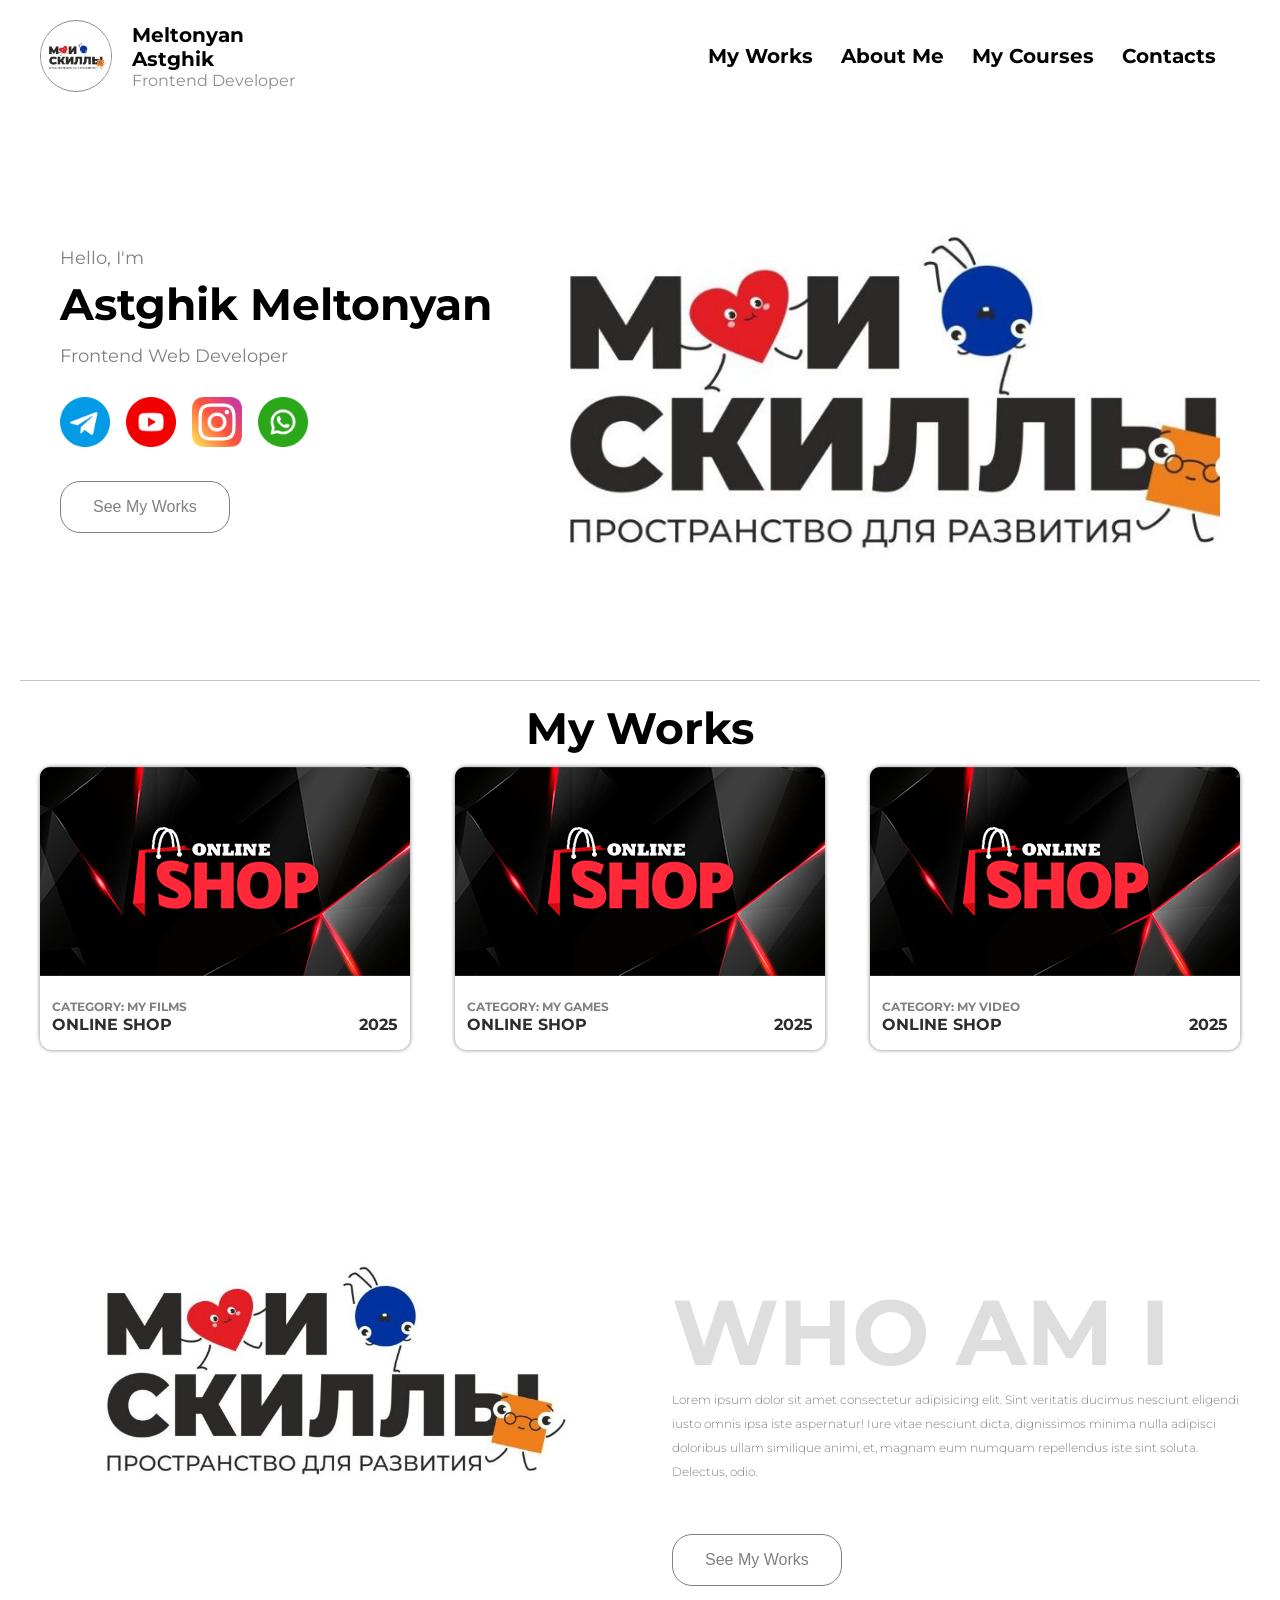
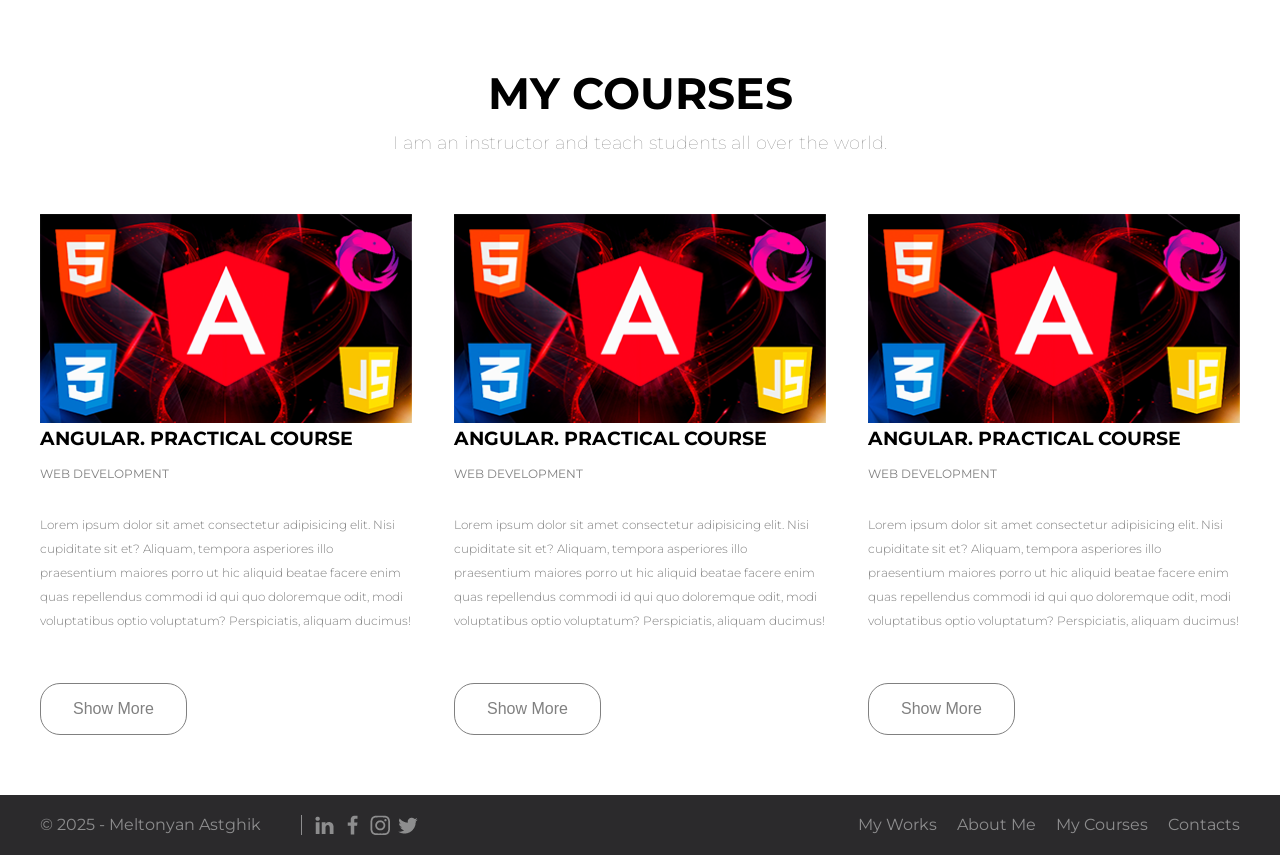
==== index.html @ 9b0b60d6 "index chenge" ====
<!DOCTYPE html>
<html lang="en">

<head>
    <meta charset="UTF-8">
    <meta name="viewport" content="width=device-width, initial-scale=1.0">
    <title>Meltonyan Astghik</title>
    <link rel="stylesheet" href="./CSS/style.css">
</head>

<body>
    <header class="header">
        <div class="container header_container">
            <div class="logo_blok">
                <img src="./logologo.jpg" alt="" class="image">
                <div>
                    <div class="name">Meltonyan </br> Astghik</div>
                    <div class="prof">Frontend Developer</div>
                </div>
            </div>
            <div>
                <a href="#my_works" class="header_link">My Works</a>
                <a href="#about_me" class="header_link">About Me</a>
                <a href="#courses" class="header_link">My Courses</a>
                <a href="#contacts" class="header_link">Contacts</a>
            </div>
        </div>
    </header>
    <main>
        <div class="container main_container">
            <div class="container_about">
                <div>
                    <div class="about">
                        <p class="text">Hello, I'm</p>
                        <h1 class="title">Astghik Meltonyan</h1>
                        <p class="text">Frontend Web Developer</p>
                    </div>
                    <div class="social">
                        <a href="https://t.me/astghikmeltonyan" class="social_link">
                            <img src="./social/telegram.png" alt="">
                        </a>
                        <a href="" class="social_link">
                            <img src="./social/youtube.png" alt="">
                        </a>
                        <a href="" class="social_link">
                            <img src="./social/insta.png" alt="">
                        </a>
                        <a href="" class="social_link">
                            <img src="./social/free-icon-whatsapp-4494494.png" alt="">
                        </a>
                    </div>
                    <button class="about_button">See My Works</button>
                </div>
            </div>
            <div class="container_about">
                <div class="my_img">
                    <!-- <img class="my_img" src="./1711916270944.jpg" alt=""> -->
                </div>
            </div>
        </div>
        <div class="container works_container" id="my_works">
            <h2 class="subtitle">My Works</h2>
            <ul class="works_list">
                <li class="works_item">
                    <a href="../4-ый проект/My list/my_films.html" target="_blank">
                        <img src="./image.png" alt="">
                        <div class="work_content">
                            <p class="work_text"><span>CATEGORY: MY FILMS</span> </br> ONLINE SHOP</p>
                            <p class="work_text">2025</p>
                        </div>
                    </a>
                </li>
                <li class="works_item">
                    <a href="../3-ый проект/index.html">
                        <img src="./image.png" alt="">
                        <div class="work_content">
                            <p class="work_text"><span>CATEGORY: MY GAMES</span> </br> ONLINE SHOP</p>
                            <p class="work_text">2025</p>
                        </div>
                    </a>
                </li>
                <li class="works_item">
                    <a href="http://rutube.ru/video/9de5ac38c553c286a87ead00737e61ec/">
                        <img src="./image.png" alt="">
                        <div class="work_content">
                            <p class="work_text"><span>CATEGORY: MY VIDEO</span> </br> ONLINE SHOP</p>
                            <p class="work_text">2025</p>
                        </div>
                    </a>
                </li>
            </ul>
        </div>
        <div class="container container_me" id="about_me">
            <div class="me_img">
                <img src="./logologo.jpg" alt="">
            </div>
            <div class="me_content">
                <!-- <h2 class="subtitle subtitle_me">
                    ABOUT ME
                </h2> -->
                <p class="text_me">WHO AM I</p>
                <p class="text_long">Lorem ipsum dolor sit amet consectetur adipisicing elit. Sint veritatis ducimus
                    nesciunt eligendi
                    iusto omnis ipsa iste aspernatur! Iure vitae nesciunt dicta, dignissimos minima nulla adipisci
                    doloribus ullam similique animi, et, magnam eum numquam repellendus iste sint soluta. Delectus,
                    odio.</p>
                <button class="about_button">See My Works</button>
            </div>
        </div>
        <div class="container container_courses" id="courses">
            <h2 class="subtitle">MY COURSES</h2>
            <p class="subtitle_text">I am an instructor and teach students all over the world.</p>
            <ul class="courses_list">
                <li class="courses_item">
                    <img src="./Angular_logo.png" alt="">
                    <h3>ANGULAR. PRACTICAL COURSE</h3>
                    <p class="courses_text">WEB DEVELOPMENT</p>
                    <p class="text_long">Lorem ipsum dolor sit amet consectetur adipisicing elit. Nisi cupiditate sit
                        et? Aliquam, tempora asperiores illo praesentium maiores porro ut hic aliquid beatae facere enim
                        quas repellendus commodi id qui quo doloremque odit, modi voluptatibus optio voluptatum?
                        Perspiciatis, aliquam ducimus!</p>
                    <button class="about_button">Show More</button>
                </li>
                <li class="courses_item">
                    <img src="./Angular_logo.png" alt="">
                    <h3>ANGULAR. PRACTICAL COURSE</h3>
                    <p class="courses_text">WEB DEVELOPMENT</p>
                    <p class="text_long">Lorem ipsum dolor sit amet consectetur adipisicing elit. Nisi cupiditate sit
                        et? Aliquam, tempora asperiores illo praesentium maiores porro ut hic aliquid beatae facere enim
                        quas repellendus commodi id qui quo doloremque odit, modi voluptatibus optio voluptatum?
                        Perspiciatis, aliquam ducimus!</p>
                    <button class="about_button">Show More</button>
                </li>
                <li class="courses_item">
                    <img src="./Angular_logo.png" alt="">
                    <h3>ANGULAR. PRACTICAL COURSE</h3>
                    <p class="courses_text">WEB DEVELOPMENT</p>
                    <p class="text_long">Lorem ipsum dolor sit amet consectetur adipisicing elit. Nisi cupiditate sit
                        et? Aliquam, tempora asperiores illo praesentium maiores porro ut hic aliquid beatae facere enim
                        quas repellendus commodi id qui quo doloremque odit, modi voluptatibus optio voluptatum?
                        Perspiciatis, aliquam ducimus!</p>
                    <button class="about_button">Show More</button>
                </li>
            </ul>
        </div>
    </main>
    <footer class="container_footer" id="contacts">
        <div class="container footer">
            <div class="footer_social">
                <p class="footer_text">&copy; 2025 - Meltonyan Astghik</p>
                <ul class="footer_list">
                    <li class="linkedin">
                        <a href="#"></a>
                    </li>
                    <li class="facebook">
                        <a href="#"></a>
                    </li>
                    <li class="instagram">
                        <a href="#"></a>
                    </li>
                    <li class="twitter">
                        <a href="#"></a>
                    </li>
                </ul>
            </div>
            <div class="footer_menu">
                <a href="#my_works">My Works</a>
                <a href="#about_me">About Me</a>
                <a href="#courses">My Courses</a>
                <a href="#contacts">Contacts</a>
            </div>
        </div>
    </footer>
</body>

</html>
---- CSS/style.css ----
@import url('https://fonts.googleapis.com/css2?family=Montserrat:ital,wght@0,100..900;1,100..900&display=swap');

* {
    margin: 0;
}

body {
    font-family: "Montserrat", sans-serif;
    font-optical-sizing: auto;
    font-style: normal;
}

ul {
    list-style: none;
    padding: 0;
}

img {
    width: 100%;
}

a {
    text-decoration: none;
    color: inherit;
}

.header {
    width: 100%;
    height: 100px;
    background: #fff;
}

.image {
    width: 70px;
    height: 70px;
    border-radius: 50%;
    border: 1px solid #8d8d8e;
    margin-right: 20px;
    object-fit: contain;
}

.name {
    font-size: 20px;
    font-weight: 700;
}

.container {
    width: 1200px;
    margin: 0 auto;
    padding: 20px;
}

.prof {
    color: #8d8d8e;
}

.container_about {
    padding: 20px;
}

.logo_blok {
    display: flex;
    align-items: center;
}

.header_container {
    display: flex;
    justify-content: space-between;
    align-items: center;
}

.header_link {
    margin-right: 24px;
    text-decoration: none;
    font-size: 20px;
    font-weight: 700;
    color: black;
}

.social_link {
    display: inline-block;
    width: 50px;
    height: 50px;
    margin-right: 12px;
}

.social_link:hover {
    transform: rotateX(25deg);
}

.about {
    margin-bottom: 30px;
}

.social {
    margin-bottom: 30px;
}

.about_button {
    padding: 16px 32px;
    background-color: transparent;
    border-radius: 20px;
    font-size: 16px;
    color: gray;
    border: 1px solid gray;
    cursor: pointer;
}

.about_button:hover {
    background-color: gray;
    color: white;
}

.text {
    font-size: 18px;
    color: gray;
    margin-bottom: 8px;
}

.title {
    font-size: 44px;
    margin-bottom: 14px;
}

.my_img {
    width: 650px;
    height: 500px;
    background-image: url("./../logologo.jpg");
    background-size: cover;
    background-position: center;
    background-repeat: no-repeat;
    border-radius: 30px;
}

.main_container {
    border-bottom: 1px solid rgb(200, 197, 197);
    display: flex;
    justify-content: space-between;
    align-items: center;
}

text:first-of-type {
    font-size: 32px;
}

.subtitle {
    text-align: center;
    font-size: 44px;
    margin-bottom: 12px;
}

.works_container {
    margin-bottom: 112px;
}

.works_list {
    padding-left: 0;
    display: flex;
    justify-content: space-between;
}

.works_item {
    border-radius: 12px;
    box-shadow: 0 0 4px gray;
    cursor: pointer;
}

.works_item:hover {
    box-shadow: 0 0 25px gray;
}


.work_content {
    display: flex;
    justify-content: space-between;
    align-items: flex-end;
    padding: 16px 12px;
}

span {
    font-size: 12px;
    color: gray;
}

.work_text {
    font-size: 16px;
    font-weight: bold;
    color: #2b2f2c;
}

.container_me {
    display: flex;
    justify-content: space-between;
    margin-bottom: 40px;
}

.me_img {
    width: 49%;
    margin-right: 64px;
}

.me_content {
    width: 49%;
    padding-top: 74px;
    text-align: start;
}

.subtitle_me {
    text-align: start;
}

.text_me {
    font-size: 92px;
    font-weight: bold;
    color: #dedede;
}

.text_long {
    font-size: 12px;
    font-weight: 300;
    color: gray;
    line-height: 24px;
    margin-bottom: 50px;
}

.container_courses {
    margin-bottom: 40px;
}

.courses_list {
    display: flex;
    justify-content: space-between;
    padding-left: 0;
}

.courses_item {
    width: 31%;
}

.subtitle_text {
    font-size: 18px;
    font-weight: lighter;
    color: gray;
    text-align: center;
    margin-bottom: 60px;
}

.courses_text {
    margin-bottom: 32px;
    font-size: 12px;
    color: gray;
}

h3 {
    margin-bottom: 16px;
}

.container_footer {
    background-color: #2b2a2c;
    color: #8d8d8e;
}

.footer_social {
    display: flex;
}

.footer_list {
    display: flex;
    padding-left: 12px;
}

.footer_text {
    border-right: 1px solid #8d8d8e;
    padding-right: 40px;
}

.linkedin,
.facebook,
.instagram,
.twitter {
    margin-right: 8px;
    width: 20px;
    height: 20px;
    background-repeat: no-repeat;
    background-position: center;
    color: #8d8d8e;
}

.linkedin {
    background-image: url('../social/linkedin_icon.png');
}

.facebook {
    background-image: url('../social/facebook_icon.png');
}

.instagram {
    background-image: url('../social/instagram_icon.png');
}

.twitter {
    background-image: url('../social/twitter_icon.png');
}

.footer {
    display: flex;
    justify-content: space-between;
}

.footer_menu a:not(:last-child) {
    margin-right: 16px;
}

@media (max-width: 780px) {
   .main_container {
    flex-direction: column;
   }

   .container {
    max-width: 780px;
   }

   .works_list {
    flex-direction: column;
    align-items: center;
   }
    .works_item {
        width: 80%;
        margin-bottom: 12px;
    }
}
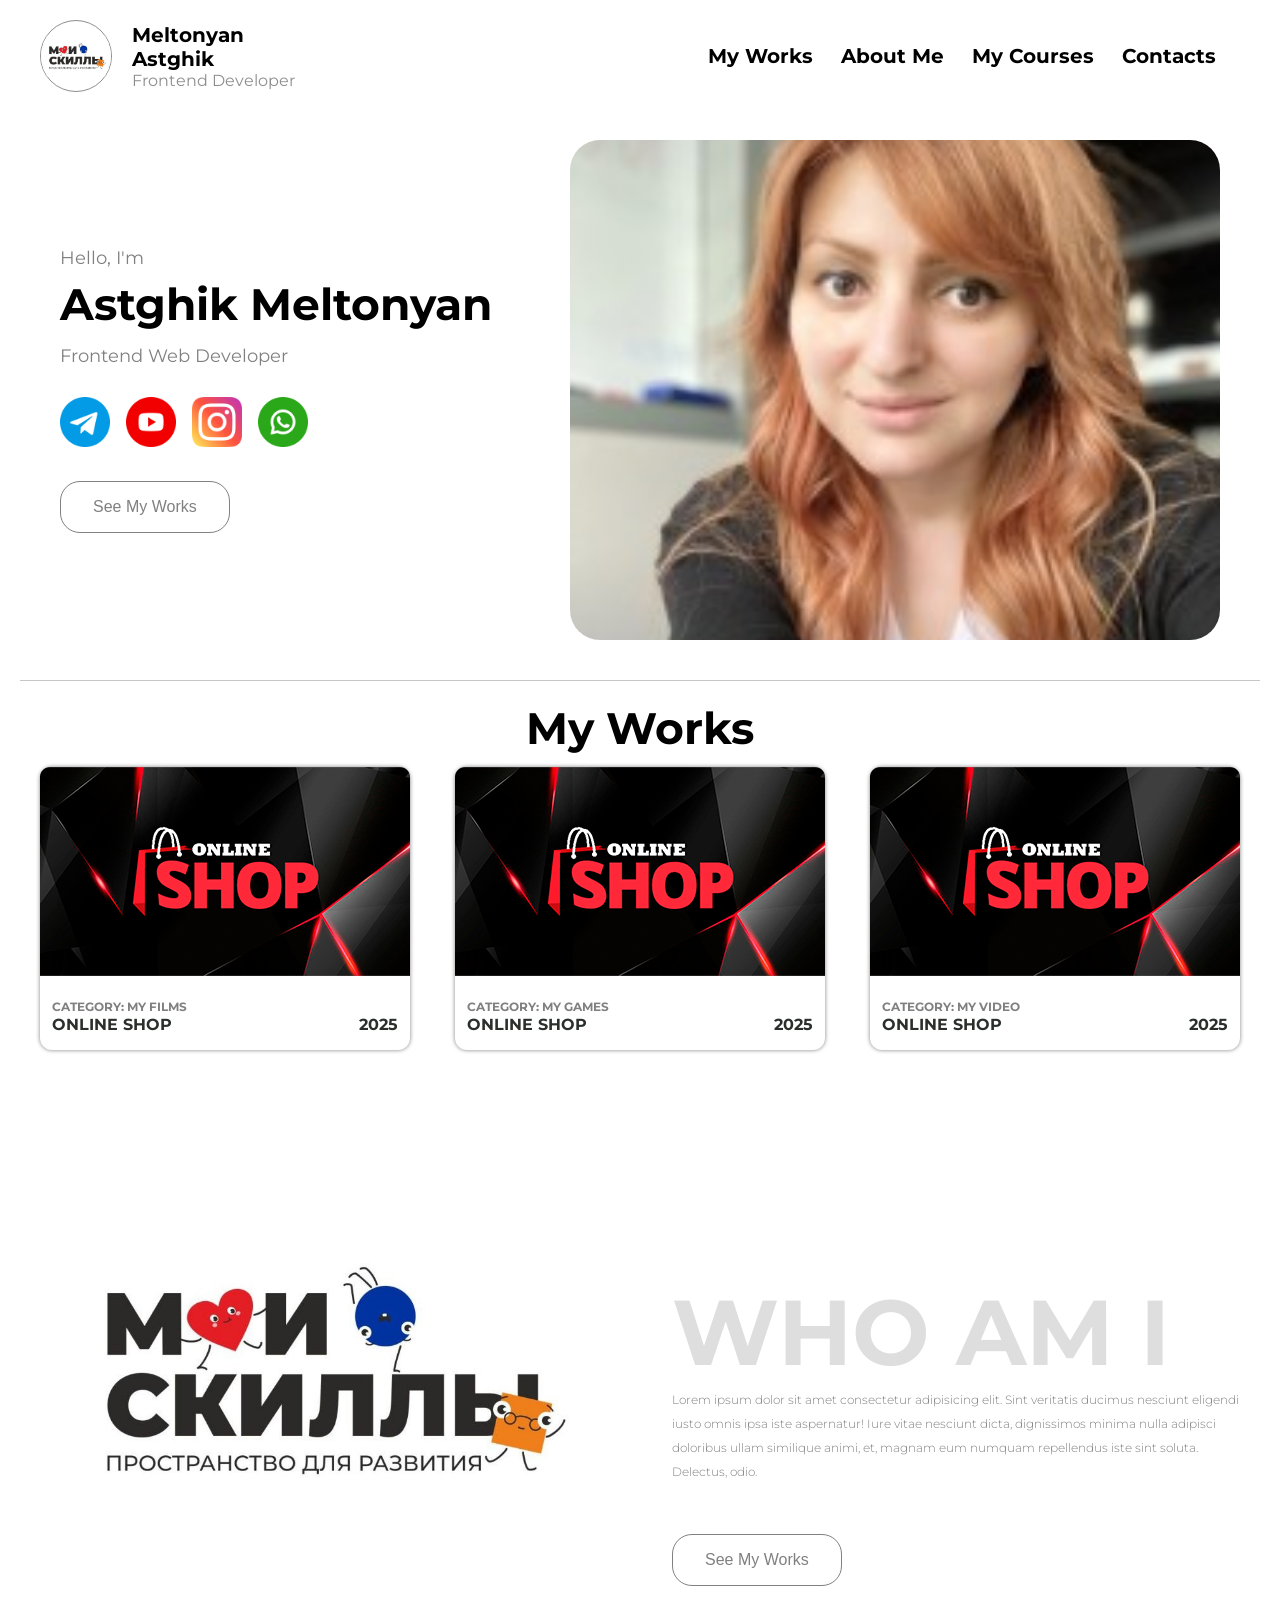
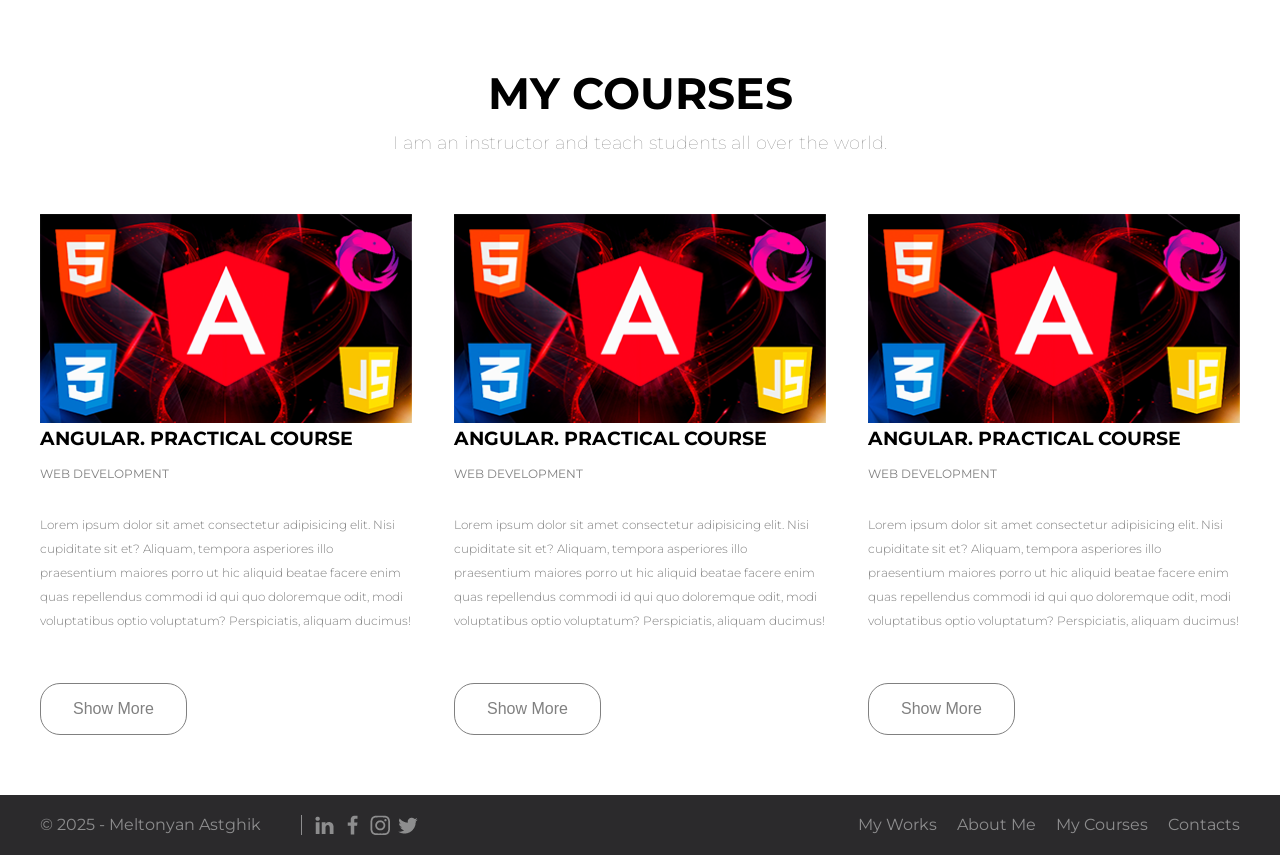
==== commit 55d631b7: "add response" ====
--- a/index.html
+++ b/index.html
@@ -18,7 +18,7 @@
                     <div class="prof">Frontend Developer</div>
                 </div>
             </div>
-            <div>
+            <div class="nav">
                 <a href="#my_works" class="header_link">My Works</a>
                 <a href="#about_me" class="header_link">About Me</a>
                 <a href="#courses" class="header_link">My Courses</a>
@@ -36,7 +36,7 @@
                         <p class="text">Frontend Web Developer</p>
                     </div>
                     <div class="social">
-                        <a href="https://t.me/astghikmeltonyan" class="social_link">
+                        <a href="https://t.me/astghikmeltonyan" class="social_link" target="_blank">
                             <img src="./social/telegram.png" alt="">
                         </a>
                         <a href="" class="social_link">
--- a/CSS/style.css
+++ b/CSS/style.css
@@ -8,6 +8,7 @@
     font-family: "Montserrat", sans-serif;
     font-optical-sizing: auto;
     font-style: normal;
+    box-sizing: border-box;
 }
 
 ul {
@@ -125,7 +126,7 @@
 .my_img {
     width: 650px;
     height: 500px;
-    background-image: url("./../logologo.jpg");
+    background-image: url("./../1711916270944.jpg");
     background-size: cover;
     background-position: center;
     background-repeat: no-repeat;
@@ -328,4 +329,65 @@
         width: 80%;
         margin-bottom: 12px;
     }
+}
+
+@media (max-width: 320px) {
+    .nav {
+        display: none;
+    }
+
+    .container {
+        max-width: 320px;
+    }
+    body {
+        overflow-x: none;
+    }
+
+    .my_img {
+        width: 320px;
+    }
+
+    .works_container {
+        margin-bottom: 8px;
+    }
+
+    .container_me {
+        padding-top: 20px;
+        flex-direction: column;
+    }
+
+    .me_img {
+        width: 98%;
+    }
+
+    .me_content {
+        width: 98%;
+        padding-top: 20px;
+    }
+
+    .courses_list {
+        flex-direction: column;
+    }
+
+    .courses_item {
+        width: 98%;
+        margin-bottom: 12px;
+    }
+
+    .text_long {
+        margin-bottom: 12px;
+    }
+
+    .footer_menu {
+        display: none;
+    }
+
+    .container_courses {
+        margin-bottom: 12px;
+    }
+
+    .footer {
+        max-width: 320px;
+        padding: 6px;
+    }
 }
